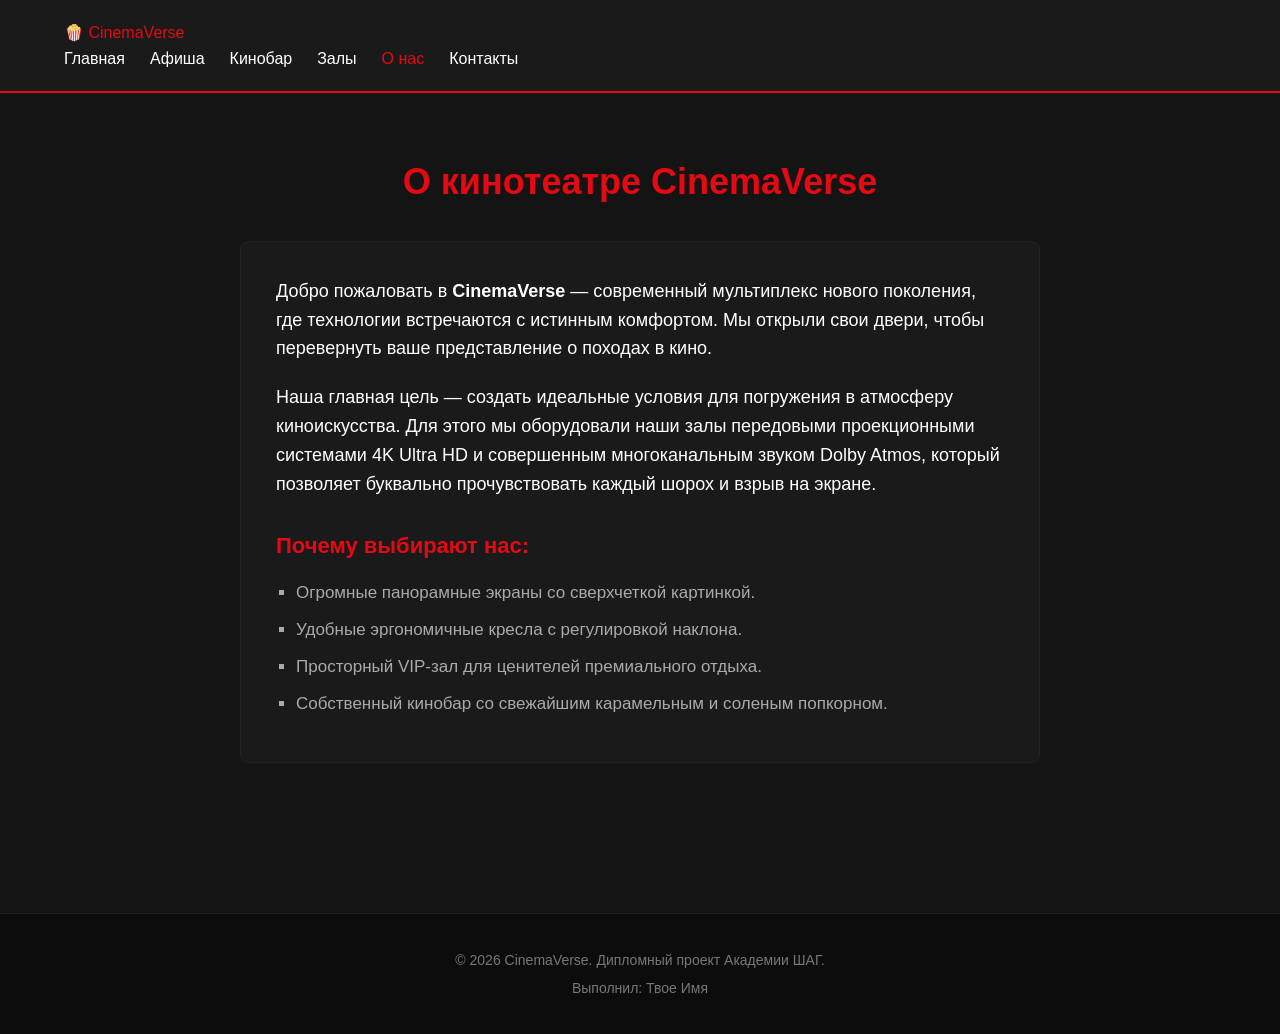
==== about.html @ 5b9fd94a "first" ====
<!DOCTYPE HTML>
<html lang="ru">
<head>
    <meta charset="UTF-8">
    <meta name="viewport" content="width=device-width, initial-scale=1.0">
    <title>CinemaVerse - О нас</title>
    <link rel="stylesheet" href="css/style.css">
</head>
<body>

    <header class="main-header">
        <div class="container header-container">
            <div class="main-nav">
                <div class="logo">
                    <a href="index.html">🍿 <span>CinemaVerse</span></a>
                </div>
                <nav class="main-nav">
                    <ul>
                        <li><a href="index.html">Главная</a></li>
                        <li><a href="afisha.html">Афиша</a></li>
                        <li><a href="popcorn.html">Кинобар</a></li>
                        <li><a href="halls.html">Залы</a></li>
                        <li><a href="about.html" class="active">О нас</a></li>
                        <li><a href="contacts.html">Контакты</a></li>
                    </ul>
                </nav>
            </div>
        </div>
    </header>

    <main>
        <section class="about-section" style="padding: 60px 0; color: #fff; max-width: 800px; margin: 0 auto; line-height: 1.6;">
            <h2 style="font-size: 36px; margin-bottom: 30px; color: #e50914; text-align: center;">О кинотеатре CinemaVerse</h2>
            
            <div style="background: #1a1a1a; padding: 35px; border-radius: 8px; border: 1px solid #222; margin-bottom: 30px;">
                <p style="font-size: 18px; margin-bottom: 20px;">
                    Добро пожаловать в <strong>CinemaVerse</strong> — современный мультиплекс нового поколения, где технологии встречаются с истинным комфортом. Мы открыли свои двери, чтобы перевернуть ваше представление о походах в кино.
                </p>
                <p style="font-size: 18px; margin-bottom: 20px;">
                    Наша главная цель — создать идеальные условия для погружения в атмосферу киноискусства. Для этого мы оборудовали наши залы передовыми проекционными системами 4K Ultra HD и совершенным многоканальным звуком Dolby Atmos, который позволяет буквально прочувствовать каждый шорох и взрыв на экране.
                </p>
                <h3 style="font-size: 22px; color: #e50914; margin-top: 30px; margin-bottom: 15px;">Почему выбирают нас:</h3>
                <ul style="font-size: 17px; list-style-type: square; padding-left: 20px; color: #aaa;">
                    <li style="margin-bottom: 10px;">Огромные панорамные экраны со сверхчеткой картинкой.</li>
                    <li style="margin-bottom: 10px;">Удобные эргономичные кресла с регулировкой наклона.</li>
                    <li style="margin-bottom: 10px;">Просторный VIP-зал для ценителей премиального отдыха.</li>
                    <li style="margin-bottom: 10px;">Собственный кинобар со свежайшим карамельным и соленым попкорном.</li>
                </ul>
            </div>
        </section>
    </main>

    <footer class="main-footer">
        <div class="container footer-container">
            <p>&copy; 2026 CinemaVerse. Дипломный проект Академии ШАГ.</p>
            <p>Выполнил: Твое Имя</p>
        </div>
    </footer>

</body>
</html>
---- css/style.css ----
/* ОБНУЛЕНИЕ СТИЛЕЙ */
* {
    margin: 0;
    padding: 0;
    box-sizing: border-box;
}

body {
    font-family: 'Segoe UI', Tahoma, Geneva, Verdana, sans-serif;
    background-color: #141414; /* Стильный темный фон (как на Netflix) */
    color: #ffffff;
    line-height: 1.6;
}

a {
    color: inherit;
    text-decoration: none;
}

ul {
    list-style: none;
}

/* ОГРАНИЧИТЕЛЬ ШИРИНЫ ДЛЯ ОПРЯТНОГО ВИДА */
.container {
    width: 90%;
    max-width: 1200px;
    margin: 0 auto;
}

/* ШАПКА И МЕНЮ (Используем Flexbox по критериям диплома) */
.main-header {
    background-color: #1a1a1a;
    border-bottom: 2px solid #e50914; /* Красная неоновая линия */
    padding: 20px 0;
    position: sticky;
    top: 0;
    z-index: 100;
}

.header-container {
    display: flex;
    justify-content: space-between;
    align-items: center;
}

.logo a {
    font-size: 26px;
    font-weight: bold;
}

.logo span {
    color: #e50914;
}

.main-nav ul {
    display: flex;
    gap: 25px;
}

.main-nav a {
    font-weight: 500;
    font-size: 16px;
    transition: color 0.3s ease; /* Плавный переход цвета */
}

/* Изменение цвета при наведении (Критерий стилизации состояний) */
.main-nav a:hover, 
.main-nav a.active {
    color: #e50914;
}

/* ЦЕНТРАЛЬНЫЙ БАННЕР (HERO SECTION) */
.hero {
    background: linear-gradient(rgba(20, 20, 20, 0.8), rgba(20, 20, 20, 0.8)), url('../images/hero-bg.jpg') no-repeat center center/cover;
    background-color: #222; /* Запасной фон, пока нет картинки */
    padding: 100px 0;
    text-align: center;
}

.hero-content h1 {
    font-size: 48px;
    margin-bottom: 15px;
    letter-spacing: 1px;
}

.hero-content p {
    font-size: 18px;
    color: #cccccc;
    margin-bottom: 30px;
}

.btn {
    display: inline-block;
    background-color: #e50914;
    color: #fff;
    padding: 12px 30px;
    border-radius: 4px;
    font-weight: bold;
    transition: background 0.3s ease;
}

.btn:hover {
    background-color: #b80710;
}
/* СЕТКА ФИЛЬМОВ (Используем Flexbox / Grid по критериям) */
.movies-section {
    padding: 60px 0;
}

.section-title {
    font-size: 32px;
    margin-bottom: 30px;
    border-left: 4px solid #e50914;
    padding-left: 15px;
}

.movies-grid {
    display: grid;
    grid-template-columns: repeat(auto-fit, minmax(280px, 1fr));
    gap: 30px;
}

/* КАРТОЧКА ФИЛЬМА */
.movie-card {
    background-color: #1f1f1f;
    border-radius: 8px;
    overflow: hidden;
    position: relative;
    transition: transform 0.3s ease, box-shadow 0.3s ease;
}

.movie-card:hover {
    transform: translateY(-5px);
    box-shadow: 0 10px 20px rgba(229, 9, 20, 0.2);
}

.movie-badge {
    position: absolute;
    top: 15px;
    left: 15px;
    background-color: #e50914;
    padding: 5px 10px;
    font-size: 12px;
    font-weight: bold;
    border-radius: 4px;
    z-index: 10;
}

.movie-img-placeholder {
    width: 100%;
    height: 400px;
    background-color: #333;
    display: flex;
    justify-content: center;
    align-items: center;
    color: #777;
    font-size: 18px;
    font-weight: bold;
}

.movie-info {
    padding: 20px;
}

.movie-info h3 {
    font-size: 20px;
    margin-bottom: 8px;
}

.genre {
    color: #aaa;
    font-size: 14px;
    margin-bottom: 15px;
}

.btn-ticket {
    display: block;
    text-align: center;
    background-color: transparent;
    border: 2px solid #e50914;
    color: #fff;
    padding: 10px;
    border-radius: 4px;
    font-weight: bold;
    transition: background 0.3s ease;
}

.btn-ticket:hover {
    background-color: #e50914;
}

/* ПОДВАЛ (ФУТЕР) */
.main-footer {
    background-color: #0c0c0c;
    padding: 30px 0;
    text-align: center;
    border-top: 1px solid #222;
    margin-top: 60px;
    font-size: 14px;
    color: #777;
}

.footer-container p {
    margin: 5px 0;
}
 Ограничиваем размер картинок, чтобы они не взрывали верстку */
.movie-img {
    width: 100%;
    height: 380px;      /* Фиксированная высота для всех постеров */
    object-fit: cover;  /* Картинка аккуратно подгоняется под размер без искажения пропорций */
    display: block;
}

/* На всякий случай зафиксируем размер самой карточки */
.movie-card {
    overflow: hidden;   /* Прячет всё, что пытается вылезти за пределы карточки */
}
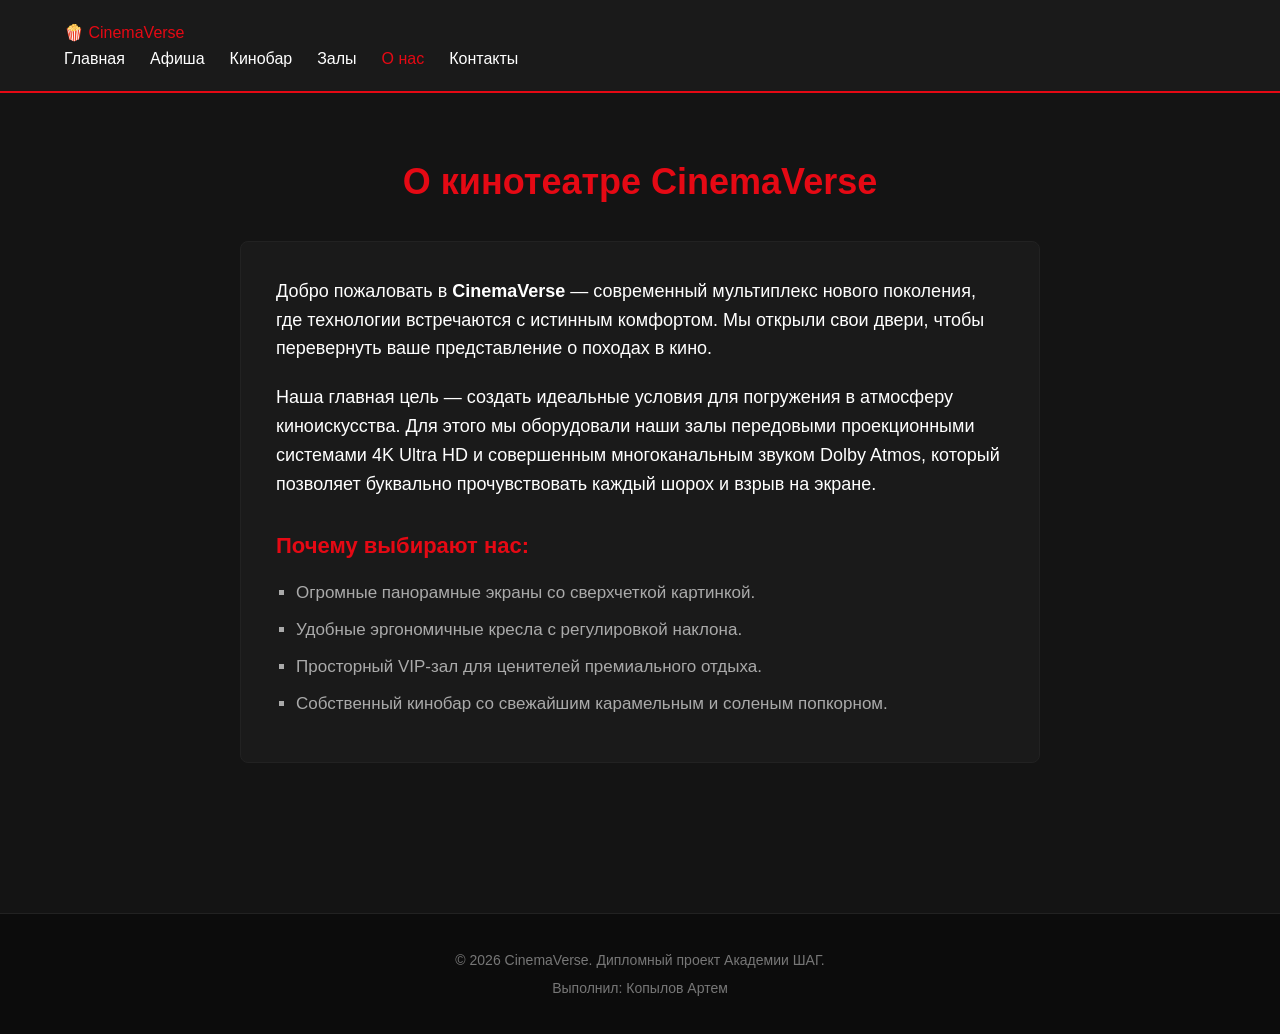
==== commit da19ad48: "Update footer with correct author name" ====
--- a/about.html
+++ b/about.html
@@ -53,7 +53,7 @@
     <footer class="main-footer">
         <div class="container footer-container">
             <p>&copy; 2026 CinemaVerse. Дипломный проект Академии ШАГ.</p>
-            <p>Выполнил: Твое Имя</p>
+            <p>Выполнил: Копылов Артем</p>
         </div>
     </footer>
 
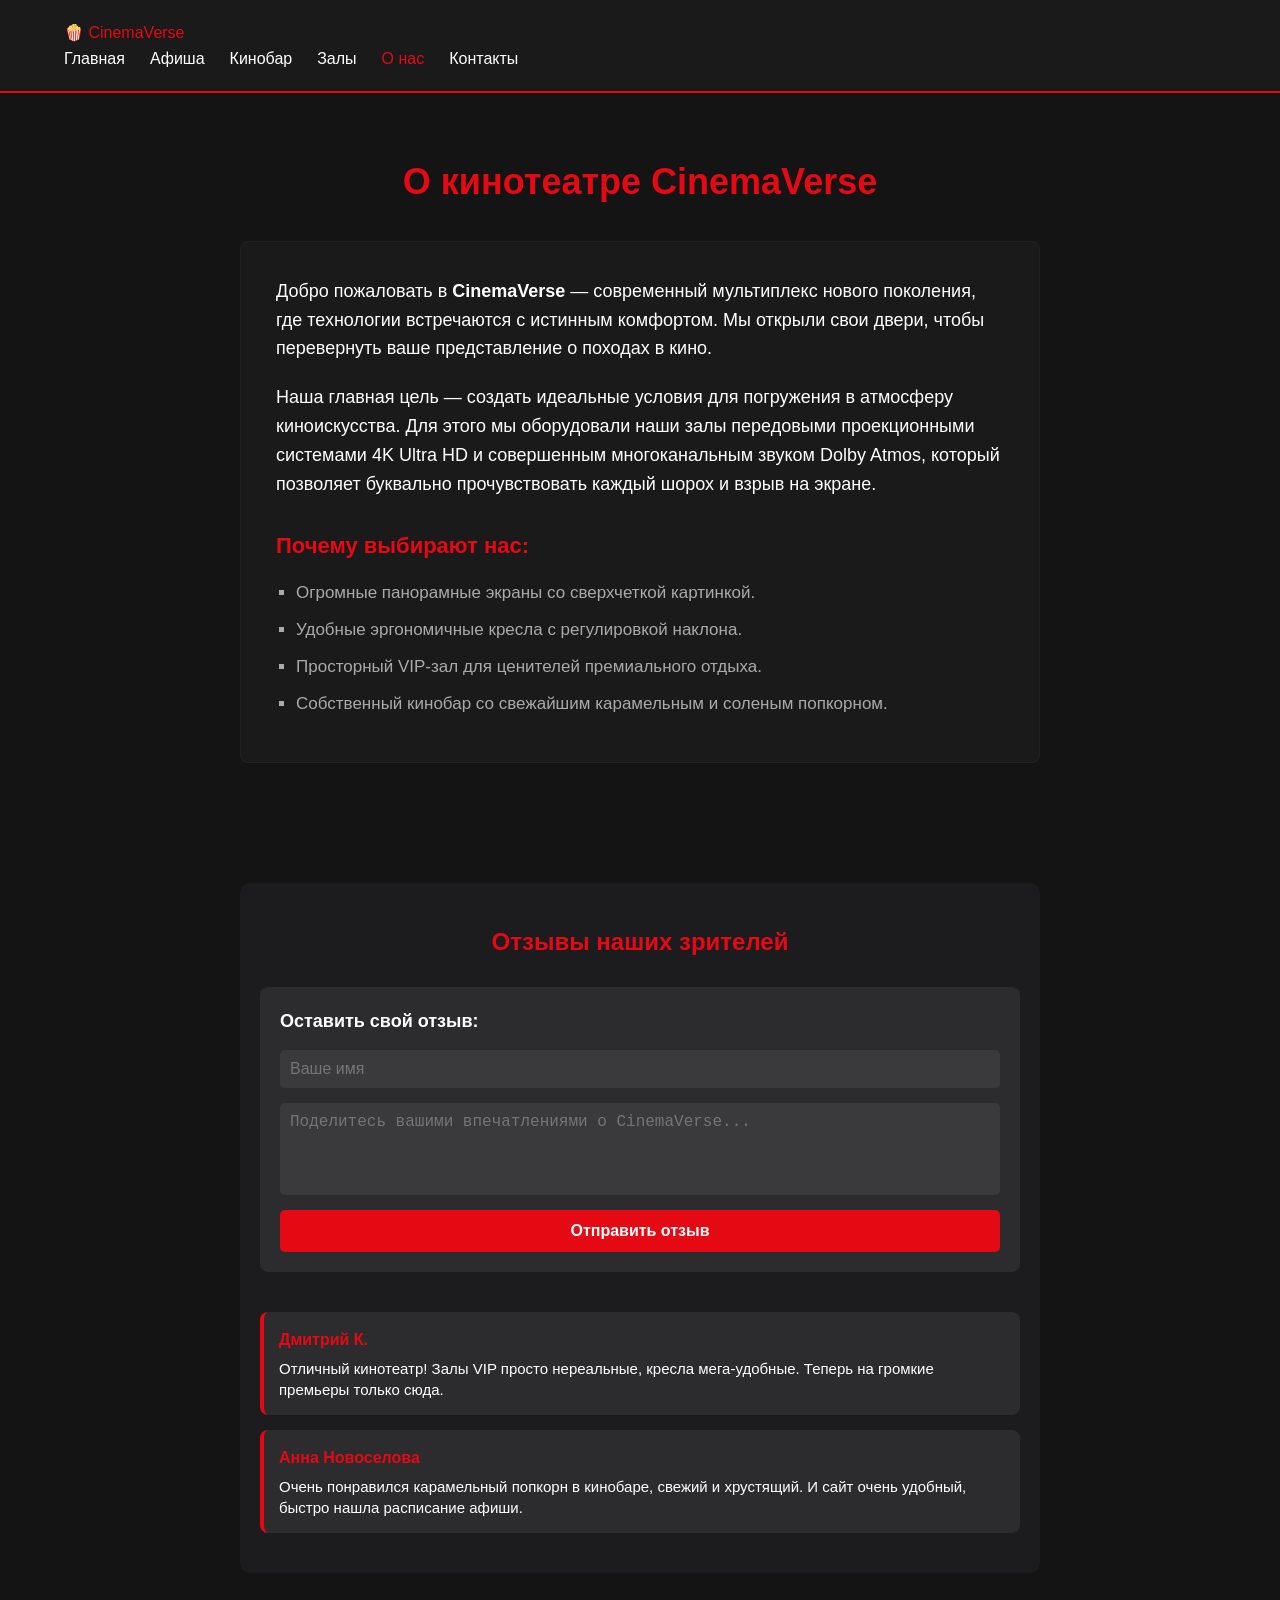
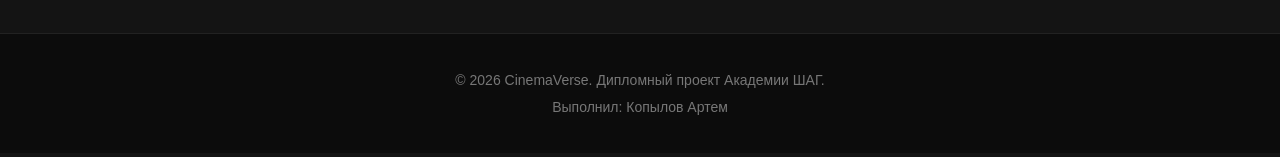
==== commit 38b525a8: "Добавил 3 зал и блок технологий" ====
--- a/about.html
+++ b/about.html
@@ -48,6 +48,28 @@
                 </ul>
             </div>
         </section>
+        <section style="background: #1c1c1e; padding: 40px 20px; border-radius: 10px; margin: 30px auto; max-width: 800px; color: #fff; font-family: sans-serif;">
+    <h2 style="color: #e50914; text-align: center; margin-bottom: 25px;">Отзывы наших зрителей</h2>
+    
+    <form style="display: flex; flex-direction: column; gap: 15px; margin-bottom: 40px; background: #2c2c2e; padding: 20px; border-radius: 8px;">
+        <h3 style="margin: 0; font-size: 18px;">Оставить свой отзыв:</h3>
+        <input type="text" placeholder="Ваше имя" style="padding: 10px; border-radius: 5px; border: none; background: #3a3a3c; color: #fff; font-size: 16px;">
+        <textarea placeholder="Поделитесь вашими впечатлениями о CinemaVerse..." rows="4" style="padding: 10px; border-radius: 5px; border: none; background: #3a3a3c; color: #fff; font-size: 16px; resize: none;"></textarea>
+        <button type="button" style="background: #e50914; color: #fff; border: none; padding: 12px; border-radius: 5px; font-weight: bold; cursor: pointer; font-size: 16px;">Отправить отзыв</button>
+    </form>
+
+    <div style="display: flex; flex-direction: column; gap: 15px;">
+        <div style="background: #2c2c2e; padding: 15px; border-radius: 8px; border-left: 4px solid #e50914;">
+            <strong style="color: #e50914; display: block; margin-bottom: 5px;">Дмитрий К.</strong>
+            <p style="margin: 0; font-size: 15px; line-height: 1.4;">Отличный кинотеатр! Залы VIP просто нереальные, кресла мега-удобные. Теперь на громкие премьеры только сюда.</p>
+        </div>
+        <div style="background: #2c2c2e; padding: 15px; border-radius: 8px; border-left: 4px solid #e50914;">
+            <strong style="color: #e50914; display: block; margin-bottom: 5px;">Анна Новоселова</strong>
+            <p style="margin: 0; font-size: 15px; line-height: 1.4;">Очень понравился карамельный попкорн в кинобаре, свежий и хрустящий. И сайт очень удобный, быстро нашла расписание афиши.</p>
+        </div>
+    </div>
+</section>
+
     </main>
 
     <footer class="main-footer">
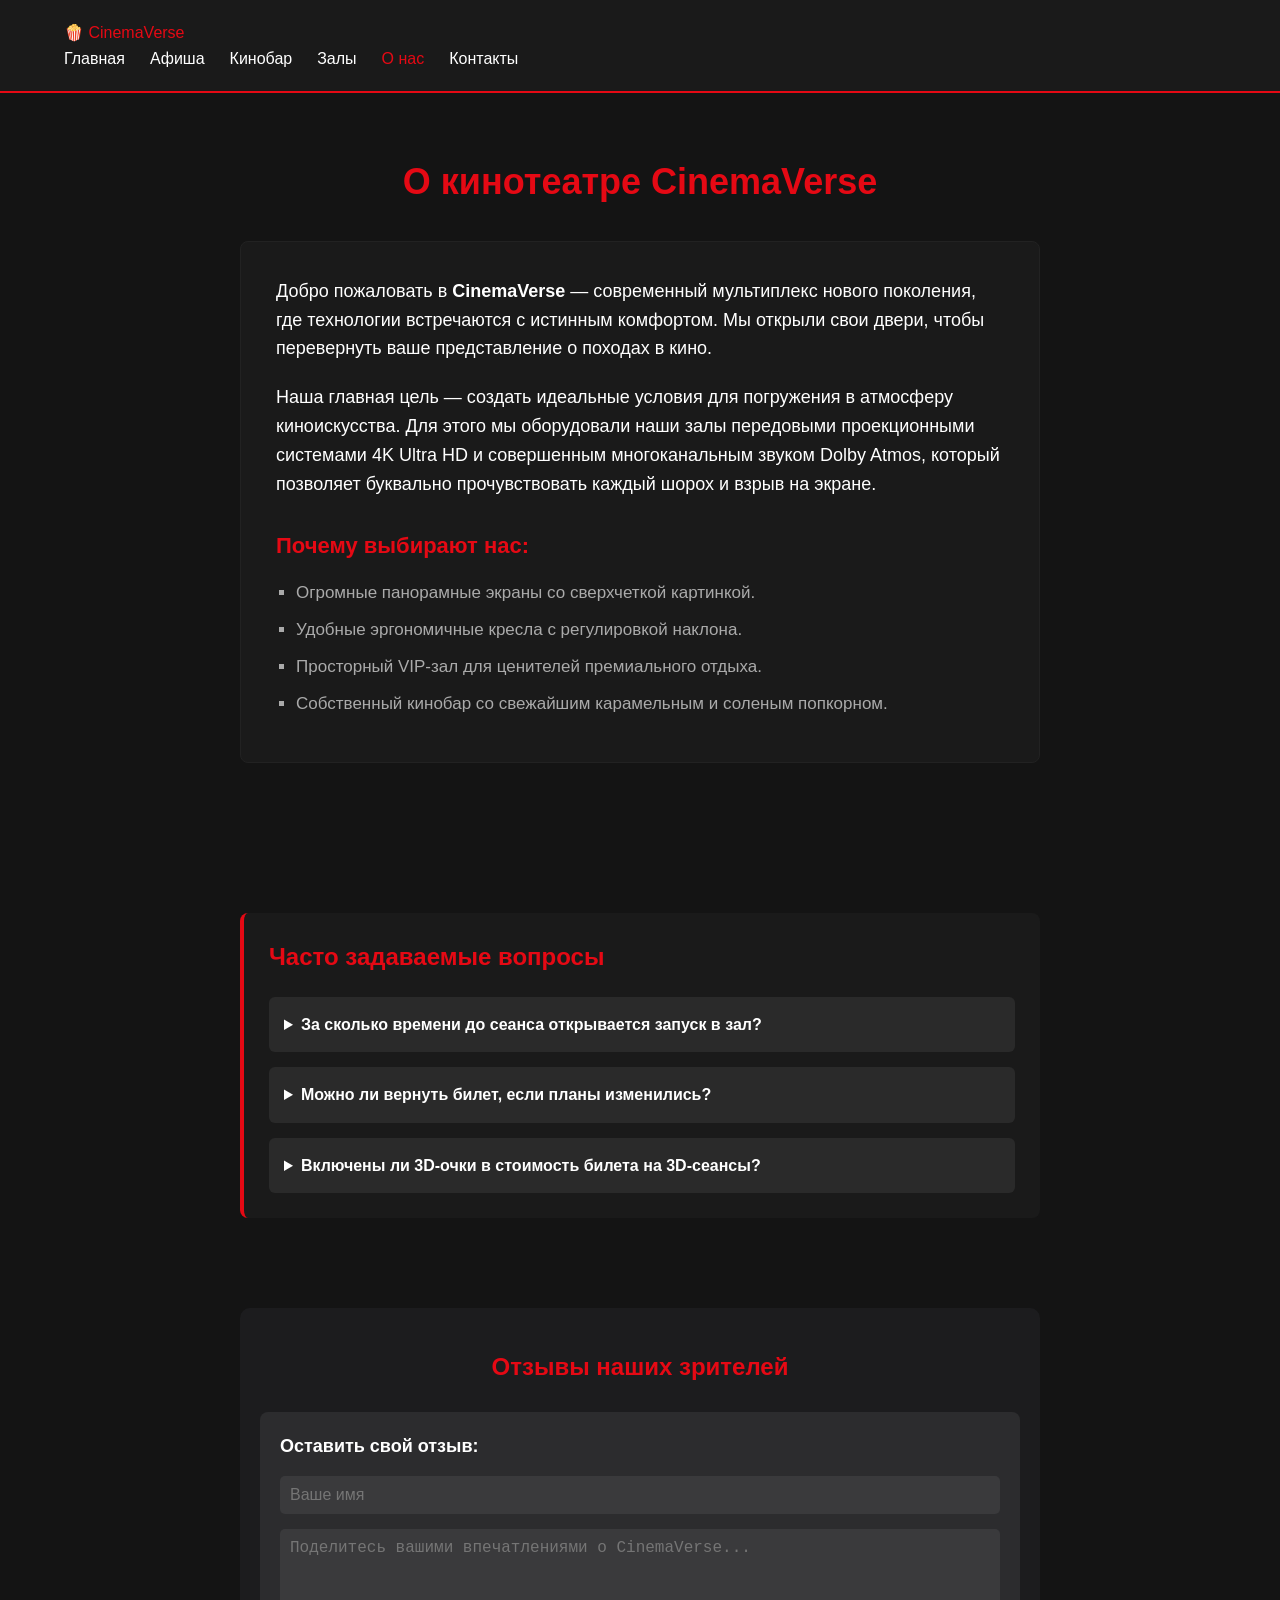
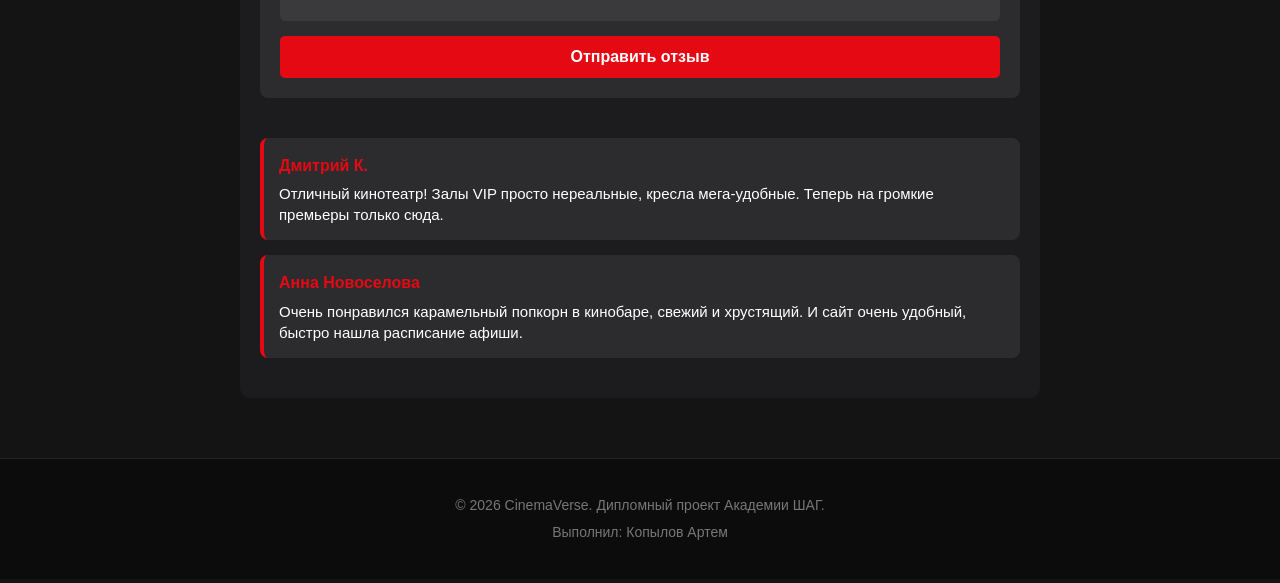
==== commit 6b50b52f: "Добавил залы, напитки и контакты" ====
--- a/about.html
+++ b/about.html
@@ -48,6 +48,27 @@
                 </ul>
             </div>
         </section>
+        <section style="padding: 60px 0; color: #fff; max-width: 800px; margin: 0 auto;">
+            <div style="background: #1a1a1a; padding: 25px; border-radius: 8px; border-left: 4px solid #e50914;">
+                <h3 style="color: #e50914; margin-bottom: 20px; font-size: 24px; margin-top: 0;">Часто задаваемые вопросы</h3>
+                
+                <details style="margin-bottom: 15px; background: #2a2a2a; padding: 15px; border-radius: 6px; cursor: pointer;">
+                    <summary style="font-weight: bold; color: #fff; font-size: 16px; outline: none;">За сколько времени до сеанса открывается запуск в зал?</summary>
+                    <p style="color: #aaa; margin-top: 12px; padding-left: 5px; line-height: 1.6; font-size: 15px;">Запуск зрителей в залы CinemaVerse начинается ровно за 10-15 минут до начала сеанса, чтобы все успели комфортно занять свои места.</p>
+                </details>
+
+                <details style="margin-bottom: 15px; background: #2a2a2a; padding: 15px; border-radius: 6px; cursor: pointer;">
+                    <summary style="font-weight: bold; color: #fff; font-size: 16px; outline: none;">Можно ли вернуть билет, если планы изменились?</summary>
+                    <p style="color: #aaa; margin-top: 12px; padding-left: 5px; line-height: 1.6; font-size: 15px;">Да, конечно! Вы можете оформить возврат билетов в личном кабинете на сайте или на кассе кинотеатра не позднее, чем за 30 минут до начала выбранного фильма.</p>
+                </details>
+
+                <details style="margin-bottom: 0; background: #2a2a2a; padding: 15px; border-radius: 6px; cursor: pointer;">
+                    <summary style="font-weight: bold; color: #fff; font-size: 16px; outline: none;">Включены ли 3D-очки в стоимость билета на 3D-сеансы?</summary>
+                    <p style="color: #aaa; margin-top: 12px; padding-left: 5px; line-height: 1.6; font-size: 15px;">На наших 3D-сеансах мы выдаем индивидуальные, прошедшие дезинфекцию очки на входе в зал абсолютно бесплатно. После окончания фильма их необходимо вернуть сотруднику.</p>
+                </details>
+            </div>
+        </section>
+
         <section style="background: #1c1c1e; padding: 40px 20px; border-radius: 10px; margin: 30px auto; max-width: 800px; color: #fff; font-family: sans-serif;">
     <h2 style="color: #e50914; text-align: center; margin-bottom: 25px;">Отзывы наших зрителей</h2>
     
